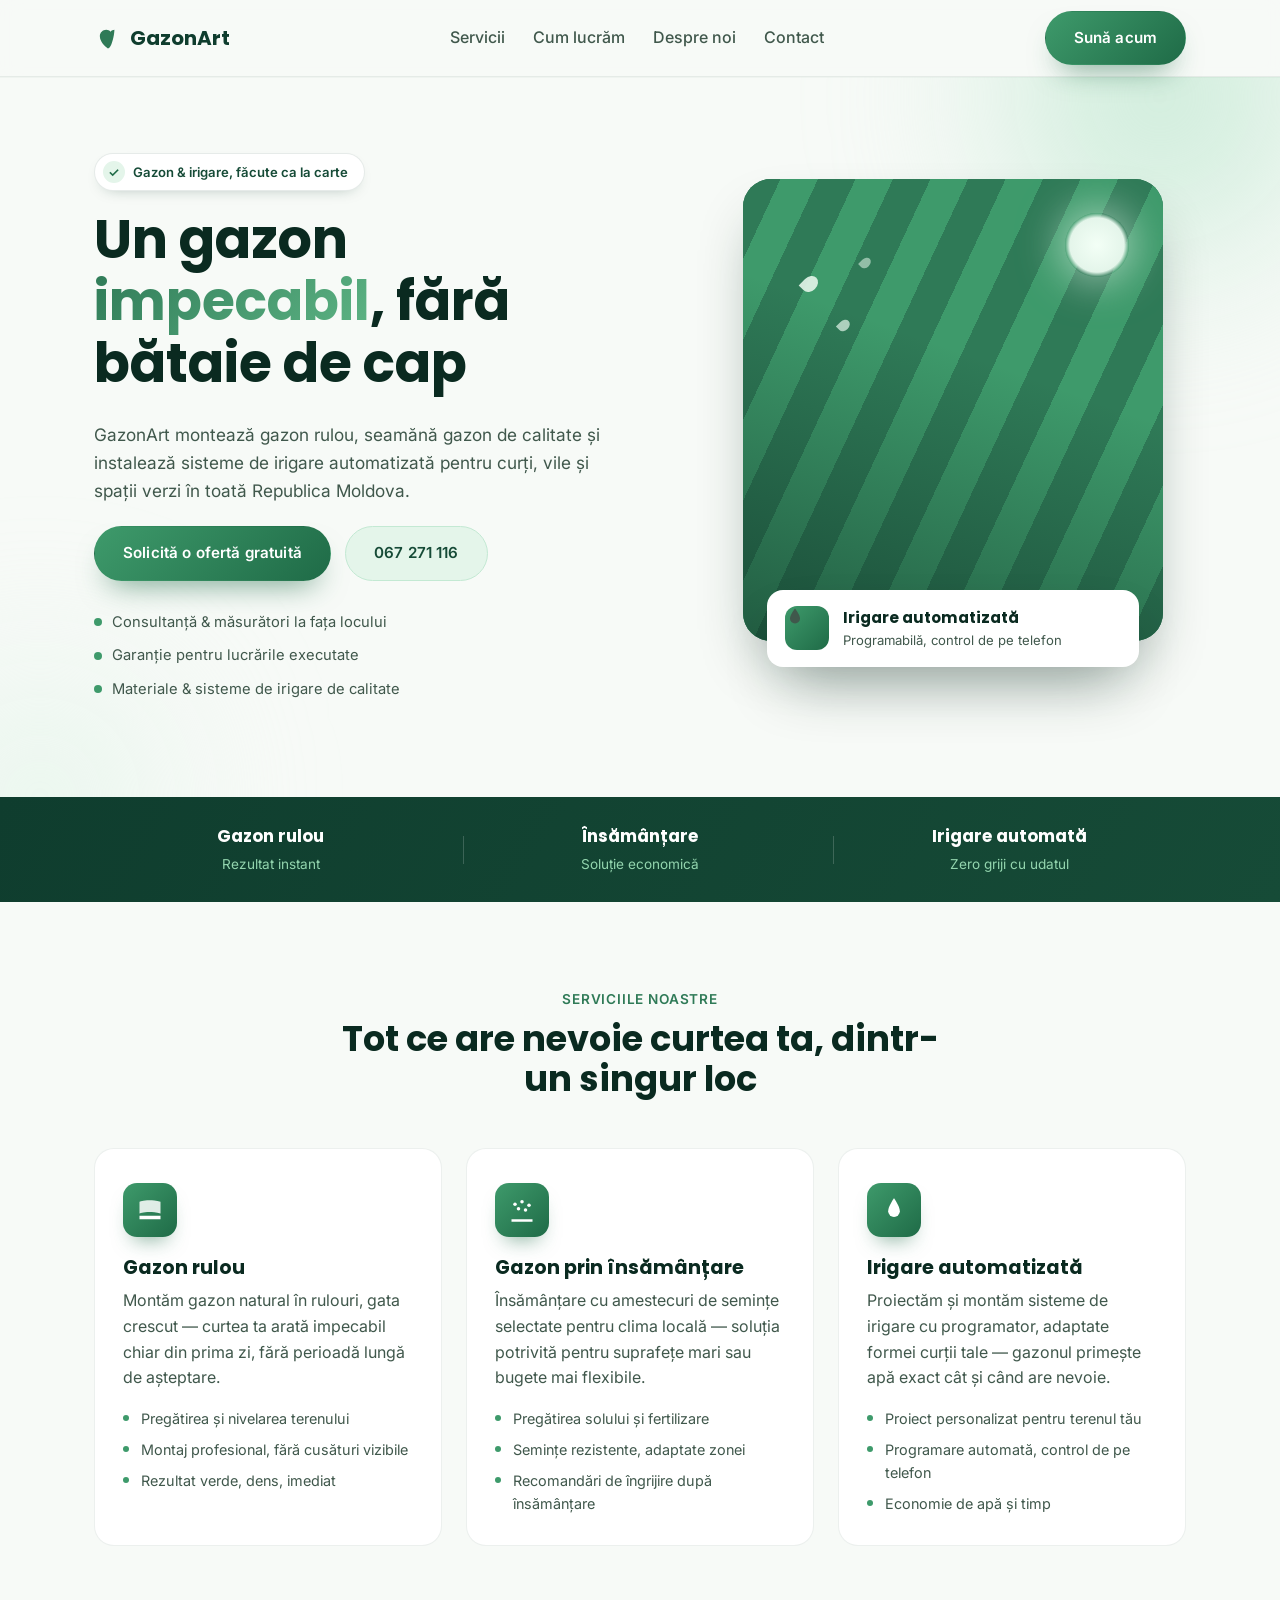
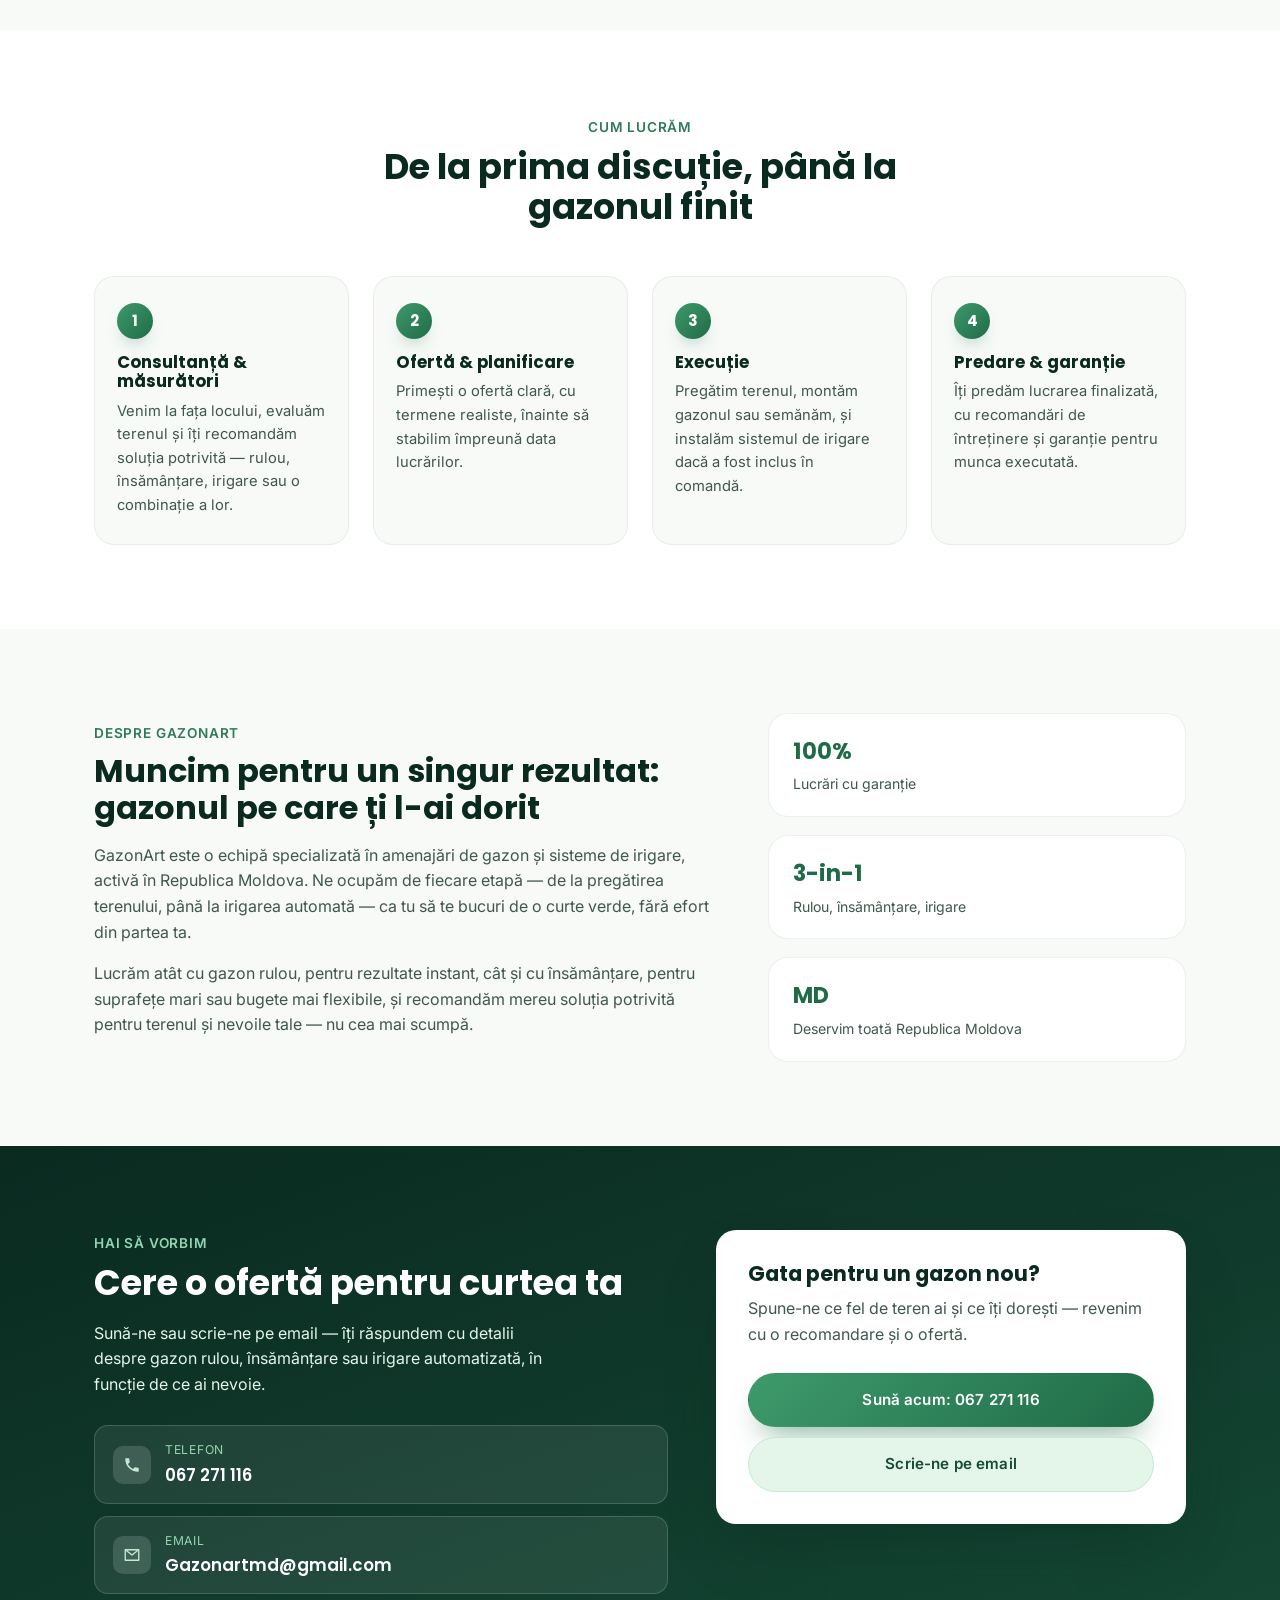
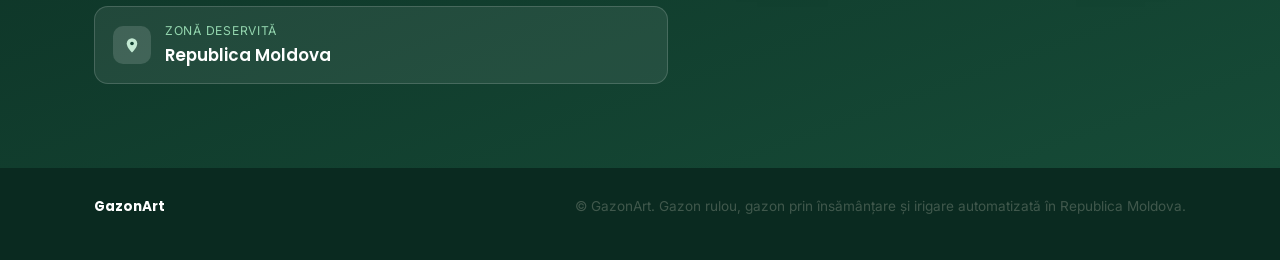
==== index.html @ 224ec485 "Add files via upload" ====
<!DOCTYPE html>
<html lang="ro">
<head>
<meta charset="UTF-8">
<meta name="viewport" content="width=device-width, initial-scale=1.0">
<title>GazonArt — Gazon rulou, însămânțare și irigare automatizată</title>
<meta name="description" content="GazonArt: montaj gazon rulou, gazon prin însămânțare și sisteme de irigare automatizată în Republica Moldova. Cerere ofertă rapidă.">
<link rel="preconnect" href="https://fonts.googleapis.com">
<link rel="preconnect" href="https://fonts.gstatic.com" crossorigin>
<link href="https://fonts.googleapis.com/css2?family=Poppins:wght@600;700;800&family=Inter:wght@400;500;600&display=swap" rel="stylesheet">
<link rel="stylesheet" href="style.css">
</head>
<body>

<header class="site-header" id="top">
  <div class="container header-inner">
    <a href="#top" class="logo">
      <span class="logo-mark" aria-hidden="true">
        <svg width="28" height="28" viewBox="0 0 24 24" fill="none" xmlns="http://www.w3.org/2000/svg">
          <path d="M12 21C12 21 5 16.5 5 10.5C5 7.46 7.46 5 10.5 5C11.93 5 13.24 5.6 14.16 6.56C15.08 5.6 16.39 5 17.5 5C17.5 9.5 15 21 12 21Z" fill="currentColor"/>
        </svg>
      </span>
      GazonArt
    </a>
    <nav class="nav" id="nav">
      <a href="#servicii">Servicii</a>
      <a href="#proces">Cum lucrăm</a>
      <a href="#despre">Despre noi</a>
      <a href="#contact">Contact</a>
    </nav>
    <a href="tel:+37367271116" class="btn btn-primary btn-header">Sună acum</a>
    <button class="nav-toggle" id="navToggle" aria-label="Deschide meniul" aria-expanded="false">
      <span></span><span></span><span></span>
    </button>
  </div>
</header>

<main>

  <section class="hero">
    <div class="container hero-inner">
      <div class="hero-copy">
        <span class="hero-badge"><span>✓</span>Gazon &amp; irigare, făcute ca la carte</span>
        <h1>Un gazon <em>impecabil</em>, fără bătaie de cap</h1>
        <p class="hero-lead">GazonArt montează gazon rulou, seamănă gazon de calitate și instalează sisteme de irigare automatizată pentru curți, vile și spații verzi în toată Republica Moldova.</p>
        <div class="hero-actions">
          <a href="#contact" class="btn btn-primary">Solicită o ofertă gratuită</a>
          <a href="tel:+37367271116" class="btn btn-ghost">067 271 116</a>
        </div>
        <ul class="hero-trust">
          <li>Consultanță &amp; măsurători la fața locului</li>
          <li>Garanție pentru lucrările executate</li>
          <li>Materiale &amp; sisteme de irigare de calitate</li>
        </ul>
      </div>
      <div class="hero-art" aria-hidden="true">
        <div class="hero-stack">
          <div class="hero-visual">
            <div class="lawn-pattern"></div>
            <div class="hero-sun"></div>
            <span class="hero-drop d1"></span>
            <span class="hero-drop d2"></span>
            <span class="hero-drop d3"></span>
          </div>
          <div class="floating-card">
            <span class="floating-icon">
              <svg viewBox="0 0 24 24" width="20" height="20" fill="none"><path d="M12 3C12 3 18 10.5 18 15A6 6 0 0 1 6 15C6 10.5 12 3 12 3Z" fill="currentColor"/></svg>
            </span>
            <div>
              <strong>Irigare automatizată</strong>
              <span>Programabilă, control de pe telefon</span>
            </div>
          </div>
        </div>
      </div>
    </div>
  </section>

  <section class="strip">
    <div class="container strip-inner">
      <div class="strip-item"><strong>Gazon rulou</strong><span>Rezultat instant</span></div>
      <div class="strip-item"><strong>Însămânțare</strong><span>Soluție economică</span></div>
      <div class="strip-item"><strong>Irigare automată</strong><span>Zero griji cu udatul</span></div>
    </div>
  </section>

  <section id="servicii" class="section">
    <div class="container">
      <div class="section-head">
        <p class="eyebrow">Serviciile noastre</p>
        <h2>Tot ce are nevoie curtea ta, dintr-un singur loc</h2>
      </div>
      <div class="cards">
        <article class="card">
          <div class="card-icon">
            <svg viewBox="0 0 48 48" width="28" height="28"><path d="M6 34 L42 34 L42 40 L6 40 Z" fill="currentColor"/><path d="M6 10 C 6 10 20 4 42 10 L42 30 C 20 24 6 30 6 30 Z" fill="currentColor" opacity="0.85"/></svg>
          </div>
          <h3>Gazon rulou</h3>
          <p>Montăm gazon natural în rulouri, gata crescut — curtea ta arată impecabil chiar din prima zi, fără perioadă lungă de așteptare.</p>
          <ul>
            <li>Pregătirea și nivelarea terenului</li>
            <li>Montaj profesional, fără cusături vizibile</li>
            <li>Rezultat verde, dens, imediat</li>
          </ul>
        </article>
        <article class="card">
          <div class="card-icon">
            <svg viewBox="0 0 48 48" width="28" height="28"><circle cx="12" cy="14" r="3" fill="currentColor"/><circle cx="24" cy="10" r="3" fill="currentColor"/><circle cx="36" cy="16" r="3" fill="currentColor"/><circle cx="18" cy="22" r="3" fill="currentColor"/><circle cx="30" cy="24" r="3" fill="currentColor"/><path d="M6 40 L42 40 L42 44 L6 44 Z" fill="currentColor"/></svg>
          </div>
          <h3>Gazon prin însămânțare</h3>
          <p>Însămânțare cu amestecuri de semințe selectate pentru clima locală — soluția potrivită pentru suprafețe mari sau bugete mai flexibile.</p>
          <ul>
            <li>Pregătirea solului și fertilizare</li>
            <li>Semințe rezistente, adaptate zonei</li>
            <li>Recomandări de îngrijire după însămânțare</li>
          </ul>
        </article>
        <article class="card">
          <div class="card-icon">
            <svg viewBox="0 0 48 48" width="28" height="28"><path d="M24 4 C24 4 34 18 34 26 A10 10 0 0 1 14 26 C14 18 24 4 24 4 Z" fill="currentColor"/></svg>
          </div>
          <h3>Irigare automatizată</h3>
          <p>Proiectăm și montăm sisteme de irigare cu programator, adaptate formei curții tale — gazonul primește apă exact cât și când are nevoie.</p>
          <ul>
            <li>Proiect personalizat pentru terenul tău</li>
            <li>Programare automată, control de pe telefon</li>
            <li>Economie de apă și timp</li>
          </ul>
        </article>
      </div>
    </div>
  </section>

  <section id="proces" class="section section-alt">
    <div class="container">
      <div class="section-head">
        <p class="eyebrow">Cum lucrăm</p>
        <h2>De la prima discuție, până la gazonul finit</h2>
      </div>
      <ol class="steps">
        <li>
          <span class="step-num">1</span>
          <h3>Consultanță &amp; măsurători</h3>
          <p>Venim la fața locului, evaluăm terenul și îți recomandăm soluția potrivită — rulou, însămânțare, irigare sau o combinație a lor.</p>
        </li>
        <li>
          <span class="step-num">2</span>
          <h3>Ofertă &amp; planificare</h3>
          <p>Primești o ofertă clară, cu termene realiste, înainte să stabilim împreună data lucrărilor.</p>
        </li>
        <li>
          <span class="step-num">3</span>
          <h3>Execuție</h3>
          <p>Pregătim terenul, montăm gazonul sau semănăm, și instalăm sistemul de irigare dacă a fost inclus în comandă.</p>
        </li>
        <li>
          <span class="step-num">4</span>
          <h3>Predare &amp; garanție</h3>
          <p>Îți predăm lucrarea finalizată, cu recomandări de întreținere și garanție pentru munca executată.</p>
        </li>
      </ol>
    </div>
  </section>

  <section id="despre" class="section about">
    <div class="container about-inner">
      <div>
        <p class="eyebrow">Despre GazonArt</p>
        <h2>Muncim pentru un singur rezultat: gazonul pe care ți l-ai dorit</h2>
        <p>GazonArt este o echipă specializată în amenajări de gazon și sisteme de irigare, activă în Republica Moldova. Ne ocupăm de fiecare etapă — de la pregătirea terenului, până la irigarea automată — ca tu să te bucuri de o curte verde, fără efort din partea ta.</p>
        <p>Lucrăm atât cu gazon rulou, pentru rezultate instant, cât și cu însămânțare, pentru suprafețe mari sau bugete mai flexibile, și recomandăm mereu soluția potrivită pentru terenul și nevoile tale — nu cea mai scumpă.</p>
      </div>
      <div class="about-stats">
        <div class="stat"><strong>100%</strong><span>Lucrări cu garanție</span></div>
        <div class="stat"><strong>3-in-1</strong><span>Rulou, însămânțare, irigare</span></div>
        <div class="stat"><strong>MD</strong><span>Deservim toată Republica Moldova</span></div>
      </div>
    </div>
  </section>

  <section id="contact" class="section section-dark">
    <div class="container contact-inner">
      <div>
        <p class="eyebrow eyebrow-light">Hai să vorbim</p>
        <h2>Cere o ofertă pentru curtea ta</h2>
        <p class="contact-lead">Sună-ne sau scrie-ne pe email — îți răspundem cu detalii despre gazon rulou, însămânțare sau irigare automatizată, în funcție de ce ai nevoie.</p>
        <div class="contact-methods">
          <a href="tel:+37367271116" class="contact-method">
            <span class="contact-method-icon">
              <svg viewBox="0 0 24 24" width="18" height="18" fill="none"><path d="M6.6 10.8c1.4 2.8 3.8 5.1 6.6 6.6l2.2-2.2c.3-.3.7-.4 1-.2 1.1.4 2.3.6 3.6.6.6 0 1 .4 1 1V20c0 .6-.4 1-1 1C10.6 21 3 13.4 3 4c0-.6.4-1 1-1h3.4c.6 0 1 .4 1 1 0 1.3.2 2.5.6 3.6.1.4 0 .8-.2 1L6.6 10.8Z" fill="currentColor"/></svg>
            </span>
            <span class="contact-method-text">
              <span class="contact-label">Telefon</span>
              <span class="contact-value">067 271 116</span>
            </span>
          </a>
          <a href="mailto:Gazonartmd@gmail.com" class="contact-method">
            <span class="contact-method-icon">
              <svg viewBox="0 0 24 24" width="18" height="18" fill="none"><path d="M3 5h18v14H3V5Zm2.2 1.6L12 12l6.8-5.4" stroke="currentColor" stroke-width="1.8" stroke-linecap="round" stroke-linejoin="round" fill="none"/></svg>
            </span>
            <span class="contact-method-text">
              <span class="contact-label">Email</span>
              <span class="contact-value">Gazonartmd@gmail.com</span>
            </span>
          </a>
          <div class="contact-method contact-method-static">
            <span class="contact-method-icon">
              <svg viewBox="0 0 24 24" width="18" height="18" fill="none"><path d="M12 22s7-6.5 7-12a7 7 0 1 0-14 0c0 5.5 7 12 7 12Z" fill="currentColor"/><circle cx="12" cy="10" r="2.4" fill="#0F3D2E"/></svg>
            </span>
            <span class="contact-method-text">
              <span class="contact-label">Zonă deservită</span>
              <span class="contact-value">Republica Moldova</span>
            </span>
          </div>
        </div>
      </div>
      <div class="contact-cta-card">
        <h3>Gata pentru un gazon nou?</h3>
        <p>Spune-ne ce fel de teren ai și ce îți dorești — revenim cu o recomandare și o ofertă.</p>
        <a href="tel:+37367271116" class="btn btn-primary btn-block">Sună acum: 067 271 116</a>
        <a href="mailto:Gazonartmd@gmail.com" class="btn btn-outline btn-block">Scrie-ne pe email</a>
      </div>
    </div>
  </section>

</main>

<footer class="site-footer">
  <div class="container footer-inner">
    <div class="footer-brand">GazonArt</div>
    <p>&copy; <span id="year"></span> GazonArt. Gazon rulou, gazon prin însămânțare și irigare automatizată în Republica Moldova.</p>
  </div>
</footer>

<script src="script.js"></script>
</body>
</html>
---- style.css ----
/* ---------- Tokens ---------- */
:root{
  --green-950: #0A2A20;
  --green-900: #0F3D2E;
  --green-800: #164B37;
  --green-700: #1F6B47;
  --green-600: #2F7A57;
  --green-500: #3E9A6B;
  --green-400: #5EB585;
  --green-300: #93D5AE;
  --green-200: #C3E9D3;
  --green-100: #E4F5EA;
  --cream: #F7FAF7;
  --ink: #10241C;
  --ink-soft: #40584C;
  --white: #FFFFFF;

  --font-heading: 'Poppins', 'Segoe UI', sans-serif;
  --font-body: 'Inter', 'Segoe UI', sans-serif;

  --radius: 20px;
  --radius-sm: 14px;
  --shadow-sm: 0 6px 16px -10px rgba(15, 61, 46, 0.4);
  --shadow: 0 16px 34px -14px rgba(15, 61, 46, 0.35);
  --shadow-lg: 0 30px 60px -20px rgba(10, 42, 32, 0.45);
  --container: 1140px;
}

*, *::before, *::after{ box-sizing: border-box; }
html{ scroll-behavior: smooth; }
body{
  margin: 0;
  font-family: var(--font-body);
  color: var(--ink);
  background: var(--cream);
  line-height: 1.6;
  -webkit-font-smoothing: antialiased;
}
h1, h2, h3{
  font-family: var(--font-heading);
  color: var(--green-950);
  line-height: 1.15;
  margin: 0 0 .5em;
}
p{ margin: 0 0 1em; color: var(--ink-soft); }
a{ color: inherit; text-decoration: none; }
ul, ol{ margin: 0; padding: 0; list-style: none; }
img, svg{ display: block; max-width: 100%; }

.container{
  max-width: var(--container);
  margin: 0 auto;
  padding: 0 24px;
}

.eyebrow{
  display: inline-block;
  font-weight: 600;
  font-size: .85rem;
  letter-spacing: .06em;
  text-transform: uppercase;
  color: var(--green-600);
  margin-bottom: .6em;
}
.eyebrow-light{ color: var(--green-300); }

/* ---------- Buttons ---------- */
.btn{
  display: inline-flex;
  align-items: center;
  justify-content: center;
  gap: 8px;
  padding: 14px 28px;
  border-radius: 999px;
  font-weight: 600;
  font-size: .95rem;
  font-family: var(--font-body);
  border: 1.5px solid transparent;
  cursor: pointer;
  transition: transform .18s ease, box-shadow .18s ease, background .18s ease, border-color .18s ease, color .18s ease;
  white-space: nowrap;
  letter-spacing: .01em;
}
.btn-primary{
  background: linear-gradient(135deg, var(--green-500), var(--green-700));
  color: var(--white);
  box-shadow: 0 16px 30px -14px rgba(31, 107, 71, 0.65);
}
.btn-primary:hover{ transform: translateY(-2px); box-shadow: 0 20px 36px -14px rgba(31, 107, 71, 0.75); }
.btn-primary:active{ transform: translateY(0); }
.btn-ghost{
  background: var(--green-100);
  color: var(--green-800);
  border-color: var(--green-200);
}
.btn-ghost:hover{ background: var(--green-200); border-color: var(--green-300); transform: translateY(-2px); }
.btn-outline{
  background: rgba(255,255,255,.08);
  color: var(--white);
  border-color: rgba(255,255,255,.3);
}
.btn-outline:hover{ background: rgba(255,255,255,.16); border-color: rgba(255,255,255,.5); transform: translateY(-2px); }
.btn-block{ width: 100%; margin-top: 10px; }
.btn svg{ flex-shrink: 0; }

/* ---------- Header ---------- */
.site-header{
  position: sticky;
  top: 0;
  z-index: 50;
  background: rgba(247, 250, 247, 0.85);
  backdrop-filter: blur(10px);
  -webkit-backdrop-filter: blur(10px);
  border-bottom: 1px solid rgba(15,61,46,.08);
  box-shadow: 0 1px 0 rgba(15,61,46,.03);
}
.header-inner{
  display: flex;
  align-items: center;
  justify-content: space-between;
  gap: 20px;
  height: 76px;
}
.logo{
  display: flex;
  align-items: center;
  gap: 8px;
  font-family: var(--font-heading);
  font-weight: 700;
  font-size: 1.25rem;
  color: var(--green-900);
}
.logo-mark{ color: var(--green-600); display: inline-flex; }
.nav{ display: flex; gap: 28px; }
.nav a{ font-weight: 500; color: var(--ink-soft); }
.nav a:hover{ color: var(--green-700); }
.btn-header{ display: inline-flex; }
.nav-toggle{
  display: none;
  flex-direction: column;
  justify-content: center;
  gap: 5px;
  width: 40px;
  height: 40px;
  border: none;
  background: transparent;
  cursor: pointer;
}
.nav-toggle span{
  display: block;
  height: 2px;
  background: var(--green-900);
  border-radius: 2px;
}

/* ---------- Hero ---------- */
.hero{
  position: relative;
  padding: 76px 0 96px;
  overflow: hidden;
  background: var(--cream);
}
.hero::before, .hero::after{
  content: "";
  position: absolute;
  border-radius: 50%;
  filter: blur(70px);
  z-index: 0;
}
.hero::before{
  width: 480px; height: 480px;
  top: -220px; right: -120px;
  background: radial-gradient(circle, var(--green-200), transparent 70%);
}
.hero::after{
  width: 360px; height: 360px;
  bottom: -180px; left: -140px;
  background: radial-gradient(circle, var(--green-100), transparent 70%);
}
.hero-inner{
  position: relative;
  z-index: 1;
  display: grid;
  grid-template-columns: 1.1fr .9fr;
  gap: 56px;
  align-items: center;
}
.hero-badge{
  display: inline-flex;
  align-items: center;
  gap: 8px;
  padding: 7px 16px 7px 8px;
  border-radius: 999px;
  background: var(--white);
  border: 1px solid rgba(15,61,46,.1);
  box-shadow: var(--shadow-sm);
  font-size: .82rem;
  font-weight: 600;
  color: var(--green-800);
  margin-bottom: 18px;
}
.hero-badge span{
  width: 22px; height: 22px;
  border-radius: 50%;
  background: var(--green-100);
  color: var(--green-700);
  display: inline-flex; align-items: center; justify-content: center;
}
.hero h1{
  font-size: clamp(2.2rem, 4.2vw, 3.4rem);
  max-width: 15ch;
}
.hero h1 em{
  font-style: normal;
  background: linear-gradient(135deg, var(--green-600), var(--green-400));
  -webkit-background-clip: text;
  background-clip: text;
  color: transparent;
}
.hero-lead{ font-size: 1.08rem; max-width: 46ch; }
.hero-actions{ display: flex; gap: 14px; flex-wrap: wrap; margin: 22px 0 30px; }
.hero-trust{ display: flex; flex-direction: column; gap: 10px; }
.hero-trust li{
  display: flex;
  align-items: center;
  gap: 10px;
  font-size: .92rem;
  color: var(--ink-soft);
}
.hero-trust li::before{
  content: "";
  width: 8px; height: 8px;
  border-radius: 50%;
  background: var(--green-500);
  flex-shrink: 0;
}

/* Hero visual composition */
.hero-art{ position: relative; z-index: 1; display: flex; justify-content: center; }
.hero-stack{
  position: relative;
  width: 100%;
  max-width: 420px;
  padding-bottom: 34px;
}
.hero-visual{
  position: relative;
  width: 100%;
  aspect-ratio: 4 / 4.4;
  border-radius: 28px;
  overflow: hidden;
  box-shadow: var(--shadow-lg);
  background: var(--green-700);
}
.lawn-pattern{
  position: absolute; inset: 0;
  background:
    repeating-linear-gradient(115deg,
      var(--green-600) 0 34px,
      var(--green-500) 34px 68px);
}
.lawn-pattern::after{
  content: "";
  position: absolute; inset: 0;
  background: linear-gradient(200deg, rgba(10,42,32,0) 40%, rgba(10,42,32,.55) 100%);
}
.hero-sun{
  position: absolute;
  top: 34px; right: 34px;
  width: 64px; height: 64px;
  border-radius: 50%;
  background: radial-gradient(circle, #F3FFF6 0%, var(--green-100) 60%, transparent 72%);
  box-shadow: 0 0 40px 6px rgba(228, 245, 234, 0.55);
}
.hero-drop{
  position: absolute;
  width: 14px; height: 18px;
  background: var(--green-100);
  border-radius: 50% 50% 50% 0;
  transform: rotate(45deg);
  opacity: .9;
}
.hero-drop.d1{ top: 96px; left: 60px; }
.hero-drop.d2{ top: 140px; left: 96px; width: 10px; height: 13px; opacity: .7; }
.hero-drop.d3{ top: 78px; left: 118px; width: 9px; height: 12px; opacity: .55; }

.floating-card{
  position: absolute;
  left: 24px; right: 24px; bottom: 8px;
  background: var(--white);
  border-radius: 16px;
  padding: 16px 18px;
  box-shadow: var(--shadow-lg);
  display: flex;
  align-items: center;
  gap: 14px;
}
.floating-icon{
  width: 44px; height: 44px;
  border-radius: 12px;
  background: linear-gradient(135deg, var(--green-500), var(--green-700));
  color: var(--white);
  display: flex; align-items: center; justify-content: center;
  flex-shrink: 0;
}
.floating-card strong{ display: block; font-family: var(--font-heading); font-size: .95rem; color: var(--green-950); }
.floating-card span{ display: block; font-size: .82rem; color: var(--ink-soft); }

/* ---------- Strip ---------- */
.strip{ background: linear-gradient(120deg, var(--green-900), var(--green-800)); color: var(--white); }
.strip-inner{
  display: grid;
  grid-template-columns: repeat(3, 1fr);
  gap: 16px;
  padding: 26px 24px;
  text-align: center;
}
.strip-item{
  display: flex;
  flex-direction: column;
  gap: 4px;
  padding: 0 16px;
  position: relative;
}
.strip-item + .strip-item::before{
  content: "";
  position: absolute;
  left: 0; top: 50%;
  transform: translateY(-50%);
  width: 1px; height: 28px;
  background: rgba(255,255,255,.18);
}
.strip-item strong{ font-family: var(--font-heading); font-size: 1.05rem; }
.strip-item span{ font-size: .85rem; color: var(--green-300); }

/* ---------- Sections ---------- */
.section{ padding: 84px 0; }
.section-alt{ background: var(--white); }
.section-head{ max-width: 640px; margin: 0 auto 48px; text-align: center; }
.section-head h2{ font-size: clamp(1.6rem, 3vw, 2.2rem); }

/* ---------- Cards (services) ---------- */
.cards{
  display: grid;
  grid-template-columns: repeat(3, 1fr);
  gap: 24px;
}
.card{
  position: relative;
  background: var(--white);
  border: 1px solid rgba(15,61,46,.08);
  border-radius: var(--radius);
  padding: 34px 28px 30px;
  overflow: hidden;
  transition: transform .2s ease, box-shadow .2s ease, border-color .2s ease;
}
.card::before{
  content: "";
  position: absolute;
  top: 0; left: 0; right: 0;
  height: 3px;
  background: linear-gradient(90deg, var(--green-400), var(--green-700));
  transform: scaleX(0);
  transform-origin: left;
  transition: transform .25s ease;
}
.card:hover{ transform: translateY(-6px); box-shadow: var(--shadow); border-color: transparent; }
.card:hover::before{ transform: scaleX(1); }
.card-icon{
  width: 54px; height: 54px;
  border-radius: 14px;
  background: linear-gradient(135deg, var(--green-500), var(--green-700));
  color: var(--white);
  box-shadow: 0 12px 20px -10px rgba(31,107,71,.55);
  display: flex; align-items: center; justify-content: center;
  margin-bottom: 20px;
}
.card h3{ font-size: 1.2rem; }
.card ul{ margin-top: 14px; display: flex; flex-direction: column; gap: 8px; }
.card ul li{
  font-size: .9rem;
  color: var(--ink-soft);
  padding-left: 18px;
  position: relative;
}
.card ul li::before{
  content: "";
  position: absolute;
  left: 0; top: 8px;
  width: 6px; height: 6px;
  border-radius: 50%;
  background: var(--green-500);
}

/* ---------- Steps ---------- */
.steps{
  display: grid;
  grid-template-columns: repeat(4, 1fr);
  gap: 24px;
}
.steps li{
  background: var(--cream);
  border: 1px solid rgba(15,61,46,.06);
  border-radius: var(--radius);
  padding: 26px 22px;
  position: relative;
  transition: transform .2s ease, box-shadow .2s ease;
}
.steps li:hover{ transform: translateY(-4px); box-shadow: var(--shadow-sm); }
.step-num{
  display: inline-flex;
  align-items: center;
  justify-content: center;
  width: 36px; height: 36px;
  border-radius: 50%;
  background: linear-gradient(135deg, var(--green-500), var(--green-700));
  color: var(--white);
  font-family: var(--font-heading);
  font-weight: 700;
  font-size: .95rem;
  margin-bottom: 14px;
  box-shadow: 0 10px 18px -10px rgba(31,107,71,.6);
}
.steps h3{ font-size: 1.05rem; }
.steps p{ font-size: .92rem; margin: 0; }

/* ---------- About ---------- */
.about-inner{
  display: grid;
  grid-template-columns: 1.2fr .8fr;
  gap: 48px;
  align-items: center;
}
.about h2{ font-size: clamp(1.5rem, 3vw, 2rem); }
.about-stats{
  display: flex;
  flex-direction: column;
  gap: 18px;
}
.stat{
  background: var(--white);
  border: 1px solid rgba(15,61,46,.08);
  border-radius: var(--radius);
  padding: 20px 24px;
  display: flex;
  flex-direction: column;
  gap: 4px;
}
.stat strong{ font-family: var(--font-heading); color: var(--green-700); font-size: 1.4rem; }
.stat span{ font-size: .88rem; color: var(--ink-soft); }

/* ---------- Contact ---------- */
.section-dark{
  background: linear-gradient(160deg, var(--green-950), var(--green-800));
  color: var(--white);
}
.section-dark h2{ color: var(--white); font-size: clamp(1.6rem, 3vw, 2.2rem); }
.contact-lead{ color: var(--green-100); max-width: 46ch; }
.contact-inner{
  display: grid;
  grid-template-columns: 1.1fr .9fr;
  gap: 48px;
  align-items: start;
}
.contact-methods{
  display: flex;
  flex-direction: column;
  gap: 12px;
  margin-top: 28px;
}
.contact-method{
  display: flex;
  align-items: center;
  gap: 14px;
  padding: 14px 18px;
  border-radius: 14px;
  background: rgba(255,255,255,.08);
  border: 1px solid rgba(255,255,255,.16);
  transition: background .18s ease, transform .18s ease, border-color .18s ease;
}
a.contact-method:hover{ background: rgba(255,255,255,.16); border-color: rgba(255,255,255,.3); transform: translateX(4px); }
.contact-method-icon{
  width: 38px; height: 38px;
  border-radius: 10px;
  background: rgba(255,255,255,.14);
  color: var(--green-200);
  display: flex; align-items: center; justify-content: center;
  flex-shrink: 0;
}
.contact-method-text{ display: flex; flex-direction: column; gap: 2px; }
.contact-label{ font-size: .76rem; text-transform: uppercase; letter-spacing: .06em; color: var(--green-300); }
.contact-value{ font-family: var(--font-heading); font-weight: 600; font-size: 1.05rem; color: var(--white); }
.contact-cta-card{
  background: var(--white);
  color: var(--ink);
  border-radius: var(--radius);
  padding: 32px;
  box-shadow: var(--shadow-lg);
}
.contact-cta-card h3{ font-size: 1.3rem; }
.contact-cta-card .btn-outline{
  background: var(--green-100);
  color: var(--green-800);
  border-color: var(--green-200);
}
.contact-cta-card .btn-outline:hover{ background: var(--green-200); border-color: var(--green-300); }

/* ---------- Footer ---------- */
.site-footer{ background: var(--green-950); color: var(--green-300); padding: 28px 0; }
.footer-inner{
  display: flex;
  flex-wrap: wrap;
  justify-content: space-between;
  gap: 8px;
  font-size: .85rem;
}
.footer-brand{ font-family: var(--font-heading); font-weight: 700; color: var(--white); }

/* ---------- Responsive ---------- */
@media (max-width: 900px){
  .hero-inner, .about-inner, .contact-inner{ grid-template-columns: 1fr; }
  .hero-art{ order: -1; }
  .cards{ grid-template-columns: 1fr; }
  .steps{ grid-template-columns: repeat(2, 1fr); }
}
@media (max-width: 720px){
  .nav{
    position: absolute;
    top: 76px; left: 0; right: 0;
    background: var(--cream);
    flex-direction: column;
    padding: 16px 24px 22px;
    gap: 16px;
    border-bottom: 1px solid rgba(15,61,46,.08);
    display: none;
  }
  .nav.open{ display: flex; }
  .btn-header{ display: none; }
  .nav-toggle{ display: flex; }
  .strip-inner{ grid-template-columns: 1fr; gap: 14px; }
  .strip-item + .strip-item::before{ display: none; }
  .steps{ grid-template-columns: 1fr; }
  .floating-card{ left: 16px; right: 16px; padding: 14px; }
  .hero{ padding-bottom: 110px; }
}
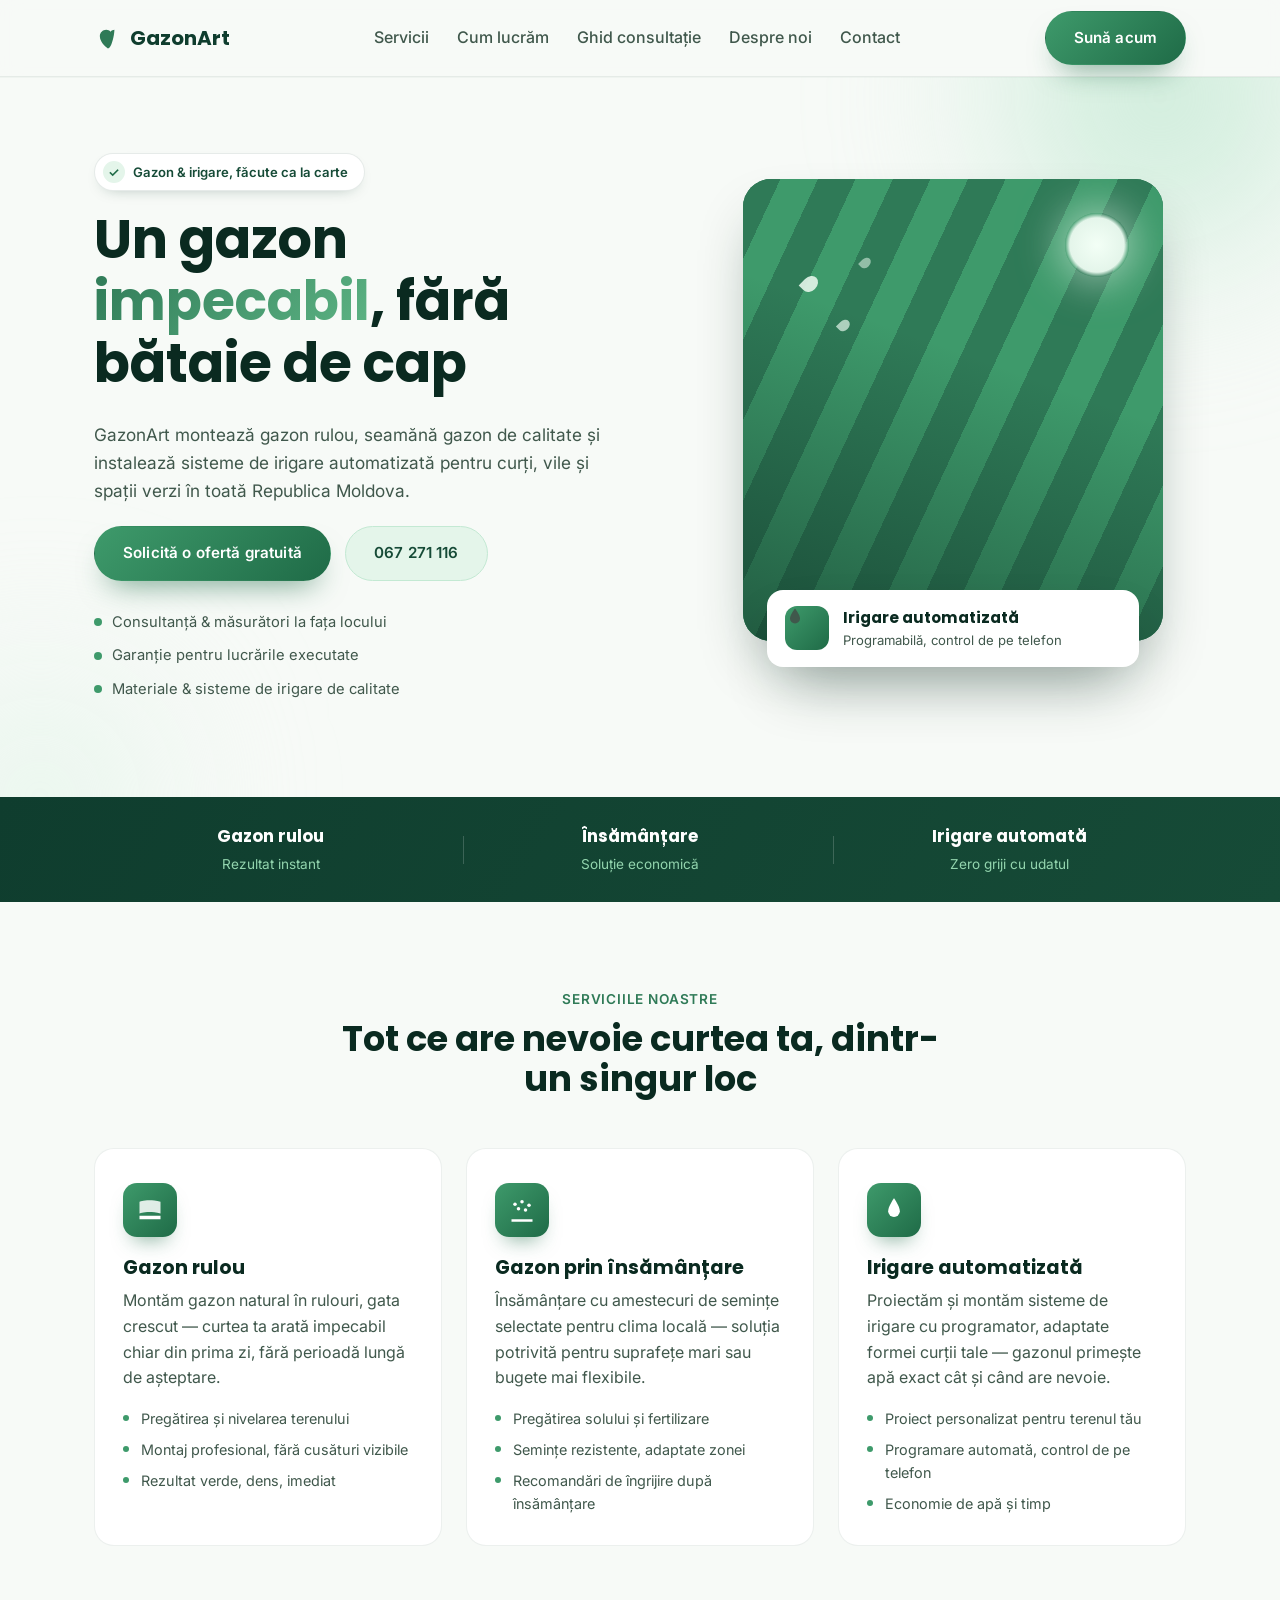
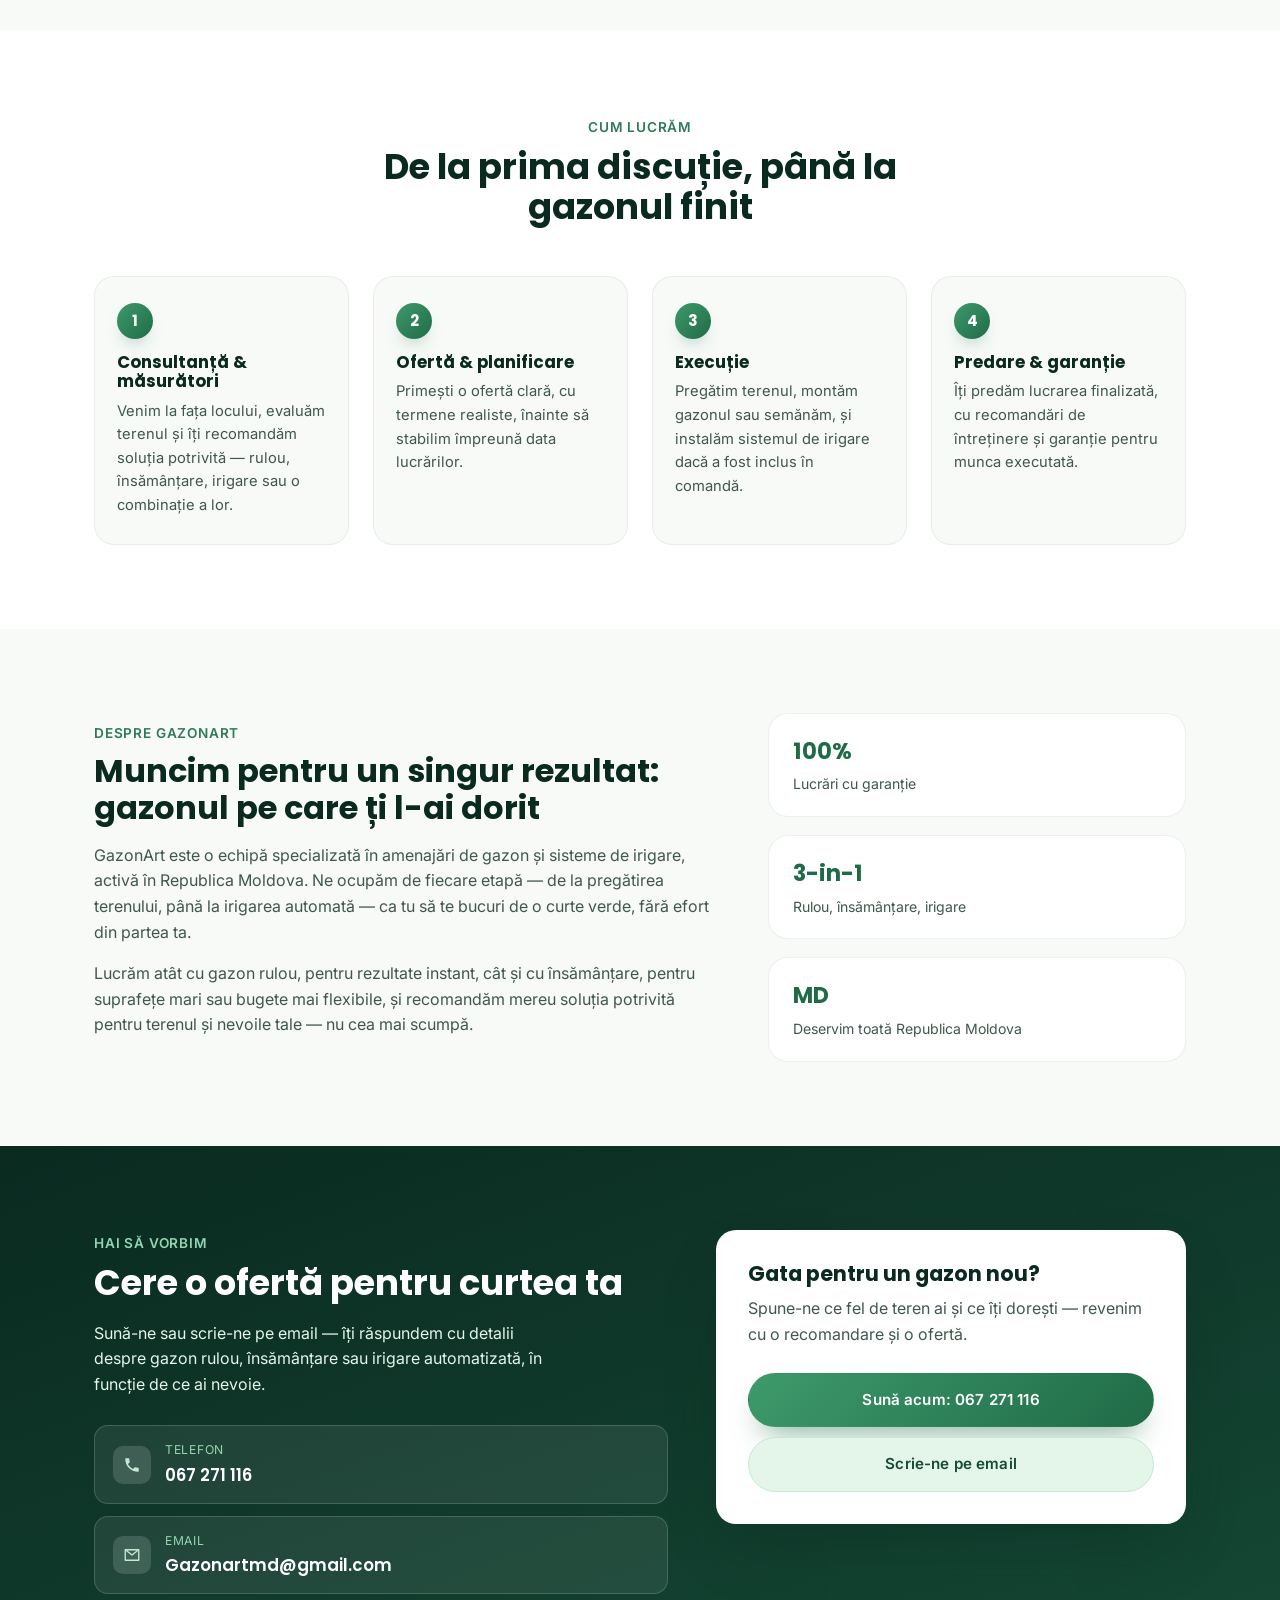
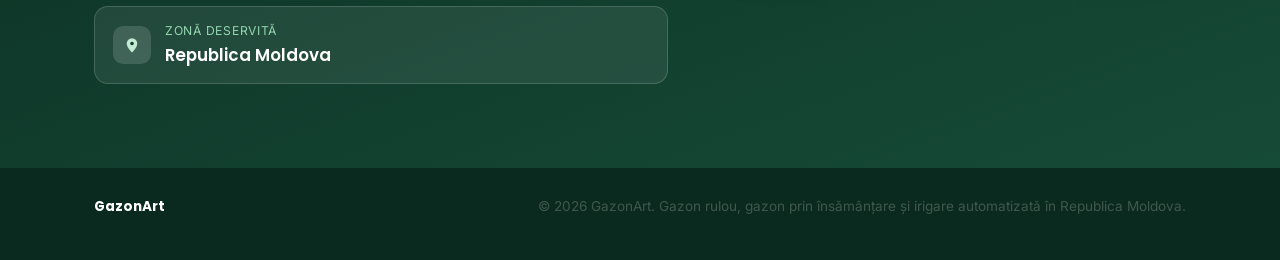
==== commit 8436adcb: "Add files via upload" ====
--- a/index.html
+++ b/index.html
@@ -25,6 +25,7 @@
     <nav class="nav" id="nav">
       <a href="#servicii">Servicii</a>
       <a href="#proces">Cum lucrăm</a>
+      <a href="ghid-consultatie.html">Ghid consultație</a>
       <a href="#despre">Despre noi</a>
       <a href="#contact">Contact</a>
     </nav>
--- a/style.css
+++ b/style.css
@@ -515,6 +515,137 @@
   font-size: .85rem;
 }
 .footer-brand{ font-family: var(--font-heading); font-weight: 700; color: var(--white); }
+
+/* ---------- Guide page ---------- */
+.breadcrumb{
+  font-size: .85rem;
+  color: var(--ink-soft);
+  margin-bottom: 18px;
+}
+.breadcrumb a{ color: var(--green-700); font-weight: 600; }
+.breadcrumb a:hover{ text-decoration: underline; }
+.breadcrumb span{ margin: 0 6px; color: var(--green-300); }
+
+.guide-hero{
+  padding-top: 56px;
+  padding-bottom: 56px;
+  background: radial-gradient(circle at 90% 0%, var(--green-100), transparent 55%);
+}
+.guide-hero h1{ font-size: clamp(2rem, 3.6vw, 2.8rem); max-width: 22ch; }
+.guide-hero .hero-lead{ max-width: 60ch; }
+.guide-hero .hero-actions{ margin-top: 22px; margin-bottom: 0; }
+
+.section-head p{ max-width: 56ch; margin-left: auto; margin-right: auto; }
+
+/* Checklist */
+.checklist-grid{
+  display: grid;
+  grid-template-columns: repeat(2, 1fr);
+  gap: 18px;
+}
+.checklist-item{
+  display: flex;
+  align-items: flex-start;
+  gap: 14px;
+  background: var(--white);
+  border: 1px solid rgba(15,61,46,.08);
+  border-radius: var(--radius-sm);
+  padding: 18px 20px;
+}
+.check-icon{
+  flex-shrink: 0;
+  width: 26px; height: 26px;
+  border-radius: 50%;
+  background: var(--green-600);
+  color: var(--white);
+  font-size: .78rem;
+  font-weight: 700;
+  display: flex; align-items: center; justify-content: center;
+}
+.checklist-item strong{ display: block; font-family: var(--font-heading); font-size: 1rem; color: var(--green-950); margin-bottom: 2px; }
+.checklist-item span{ font-size: .9rem; color: var(--ink-soft); }
+
+/* Comparison table */
+.table-wrap{
+  overflow-x: auto;
+  border-radius: var(--radius);
+  box-shadow: var(--shadow-sm);
+}
+.compare-table{
+  width: 100%;
+  min-width: 560px;
+  border-collapse: separate;
+  border-spacing: 0;
+  background: var(--white);
+}
+.compare-table th, .compare-table td{
+  text-align: left;
+  padding: 16px 20px;
+  font-size: .92rem;
+}
+.compare-table thead th{
+  background: var(--green-900);
+  color: var(--white);
+  font-family: var(--font-heading);
+  font-weight: 600;
+  font-size: .88rem;
+}
+.compare-table thead th:first-child{ border-top-left-radius: var(--radius); }
+.compare-table thead th:last-child{ border-top-right-radius: var(--radius); }
+.compare-table tbody td{ color: var(--ink-soft); border-bottom: 1px solid rgba(15,61,46,.08); }
+.compare-table tbody td:first-child{ font-weight: 600; color: var(--green-950); }
+.compare-table tbody tr:nth-child(even) td{ background: var(--cream); }
+.compare-table tbody tr:last-child td{ border-bottom: none; }
+.table-note{ text-align: center; margin: 20px auto 0; max-width: 60ch; font-size: .9rem; }
+
+/* FAQ */
+.faq-list{
+  max-width: 760px;
+  margin: 0 auto;
+  display: flex;
+  flex-direction: column;
+  gap: 12px;
+}
+.faq-item{
+  background: var(--white);
+  border: 1px solid rgba(15,61,46,.08);
+  border-radius: var(--radius-sm);
+  padding: 6px 22px;
+}
+.faq-item summary{
+  cursor: pointer;
+  list-style: none;
+  padding: 16px 0;
+  font-family: var(--font-heading);
+  font-weight: 600;
+  color: var(--green-950);
+  display: flex;
+  align-items: center;
+  justify-content: space-between;
+  gap: 12px;
+}
+.faq-item summary::-webkit-details-marker{ display: none; }
+.faq-item summary::after{
+  content: "+";
+  flex-shrink: 0;
+  width: 26px; height: 26px;
+  border-radius: 50%;
+  background: var(--green-100);
+  color: var(--green-700);
+  display: flex; align-items: center; justify-content: center;
+  font-size: 1.1rem;
+  transition: transform .2s ease;
+}
+.faq-item[open] summary::after{ content: "–"; }
+.faq-item p{ margin: 0 0 18px; font-size: .92rem; }
+
+/* Guide CTA */
+.guide-cta-actions{
+  display: flex;
+  gap: 14px;
+  justify-content: center;
+  flex-wrap: wrap;
+}
 
 /* ---------- Responsive ---------- */
 @media (max-width: 900px){
@@ -542,4 +673,6 @@
   .steps{ grid-template-columns: 1fr; }
   .floating-card{ left: 16px; right: 16px; padding: 14px; }
   .hero{ padding-bottom: 110px; }
-}
+  .checklist-grid{ grid-template-columns: 1fr; }
+  .guide-cta-actions{ flex-direction: column; align-items: stretch; }
+}
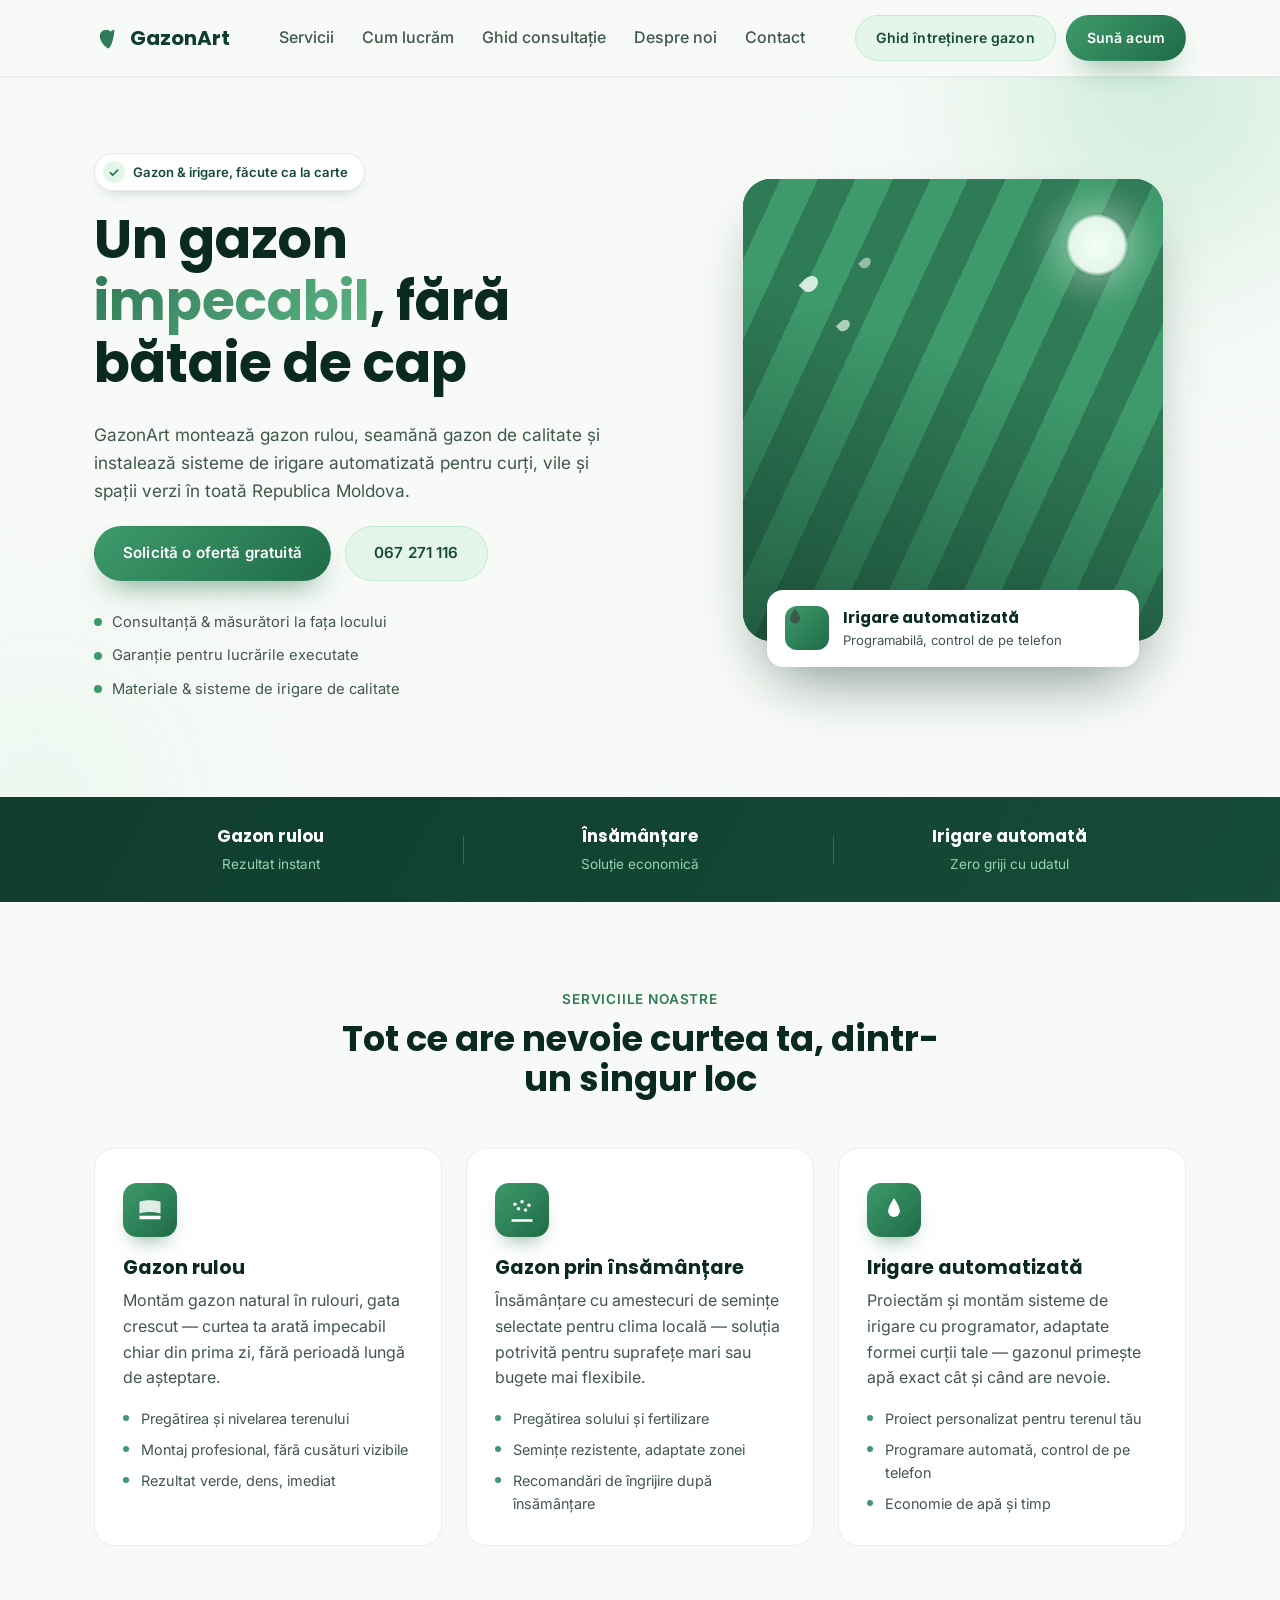
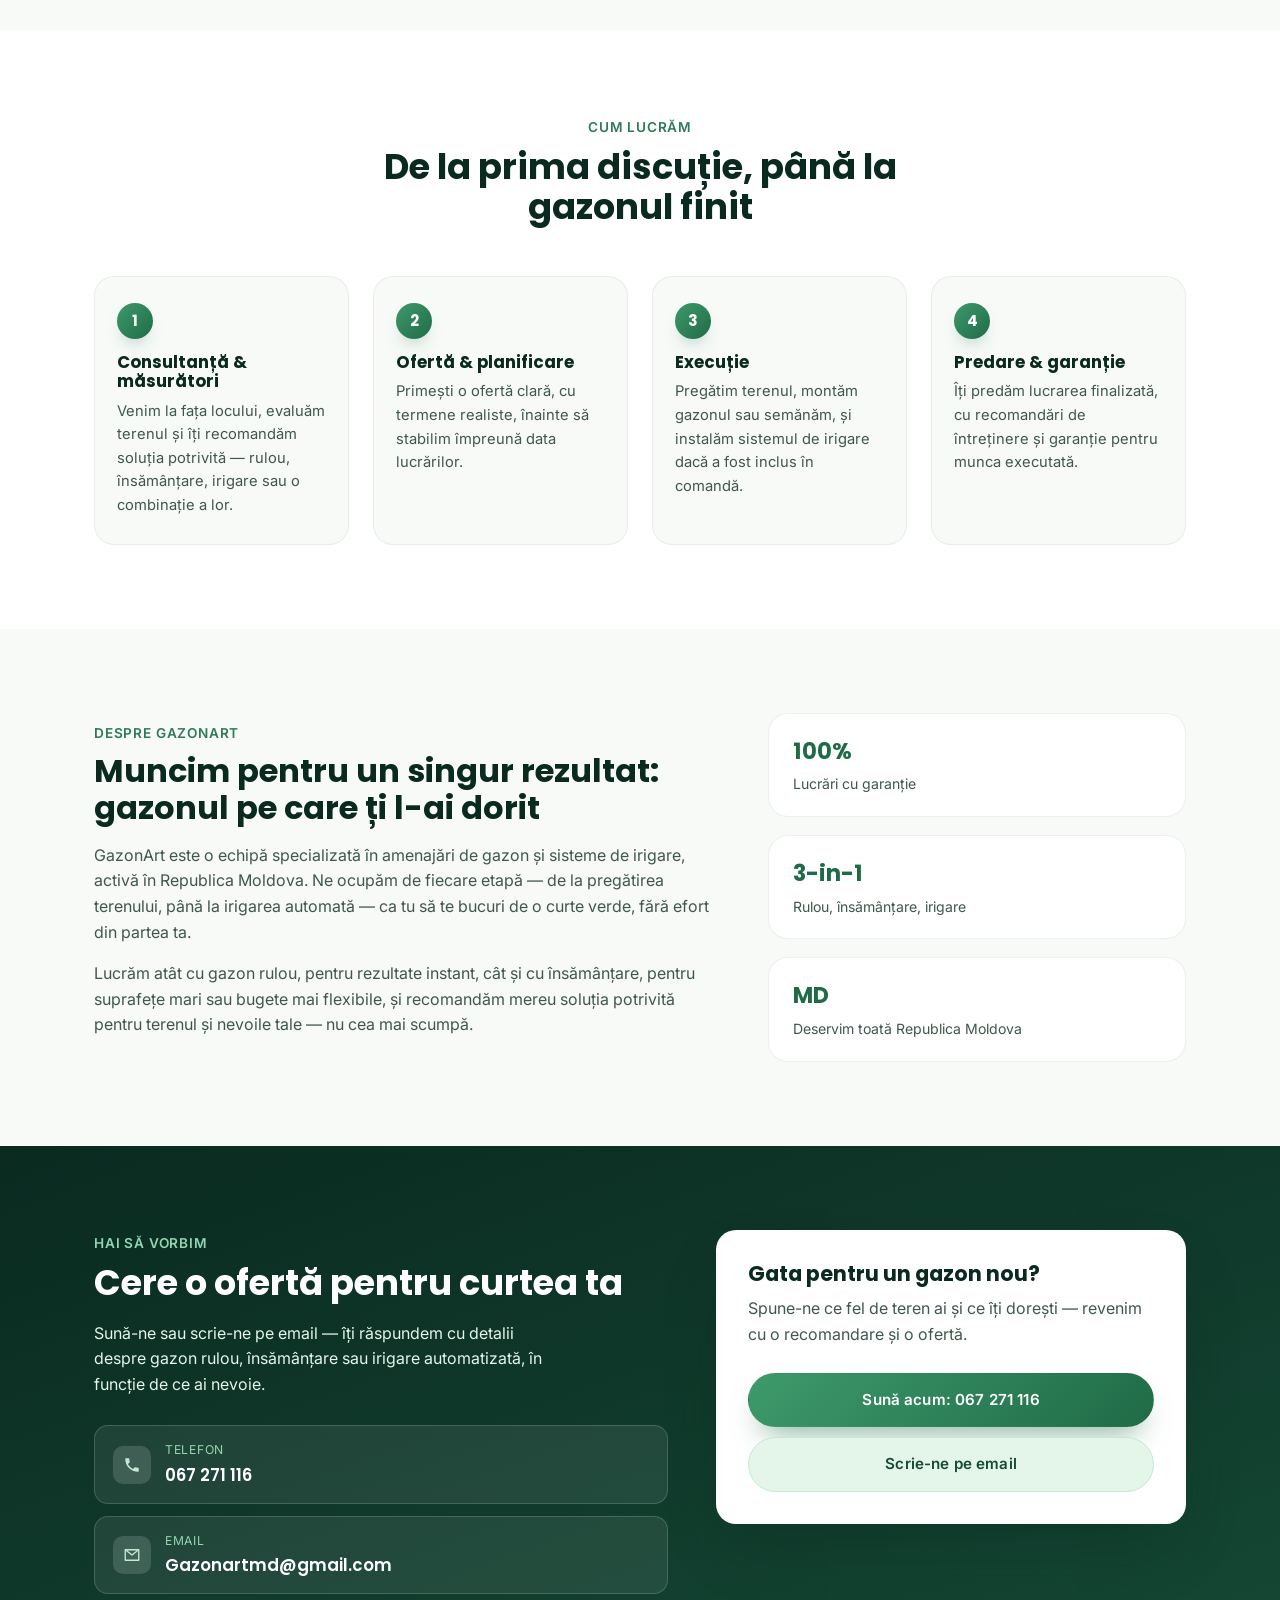
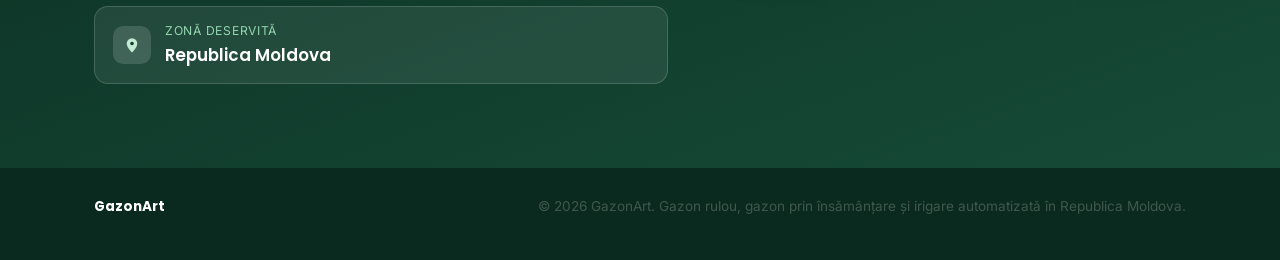
==== commit 7c40843b: "Add files via upload" ====
--- a/index.html
+++ b/index.html
@@ -28,8 +28,12 @@
       <a href="ghid-consultatie.html">Ghid consultație</a>
       <a href="#despre">Despre noi</a>
       <a href="#contact">Contact</a>
+      <a href="ghid-intretinere.html" class="nav-mobile-extra">Ghid întreținere gazon</a>
     </nav>
-    <a href="tel:+37367271116" class="btn btn-primary btn-header">Sună acum</a>
+    <div class="header-actions">
+      <a href="ghid-intretinere.html" class="btn btn-ghost btn-header">Ghid întreținere gazon</a>
+      <a href="tel:+37367271116" class="btn btn-primary btn-header">Sună acum</a>
+    </div>
     <button class="nav-toggle" id="navToggle" aria-label="Deschide meniul" aria-expanded="false">
       <span></span><span></span><span></span>
     </button>
--- a/style.css
+++ b/style.css
@@ -134,7 +134,9 @@
 .nav{ display: flex; gap: 28px; }
 .nav a{ font-weight: 500; color: var(--ink-soft); }
 .nav a:hover{ color: var(--green-700); }
-.btn-header{ display: inline-flex; }
+.header-actions{ display: flex; align-items: center; gap: 10px; }
+.btn-header{ display: inline-flex; padding: 11px 20px; font-size: .88rem; }
+.nav-mobile-extra{ display: none; }
 .nav-toggle{
   display: none;
   flex-direction: column;
@@ -666,8 +668,9 @@
     display: none;
   }
   .nav.open{ display: flex; }
-  .btn-header{ display: none; }
+  .header-actions{ display: none; }
   .nav-toggle{ display: flex; }
+  .nav-mobile-extra{ display: block; }
   .strip-inner{ grid-template-columns: 1fr; gap: 14px; }
   .strip-item + .strip-item::before{ display: none; }
   .steps{ grid-template-columns: 1fr; }
